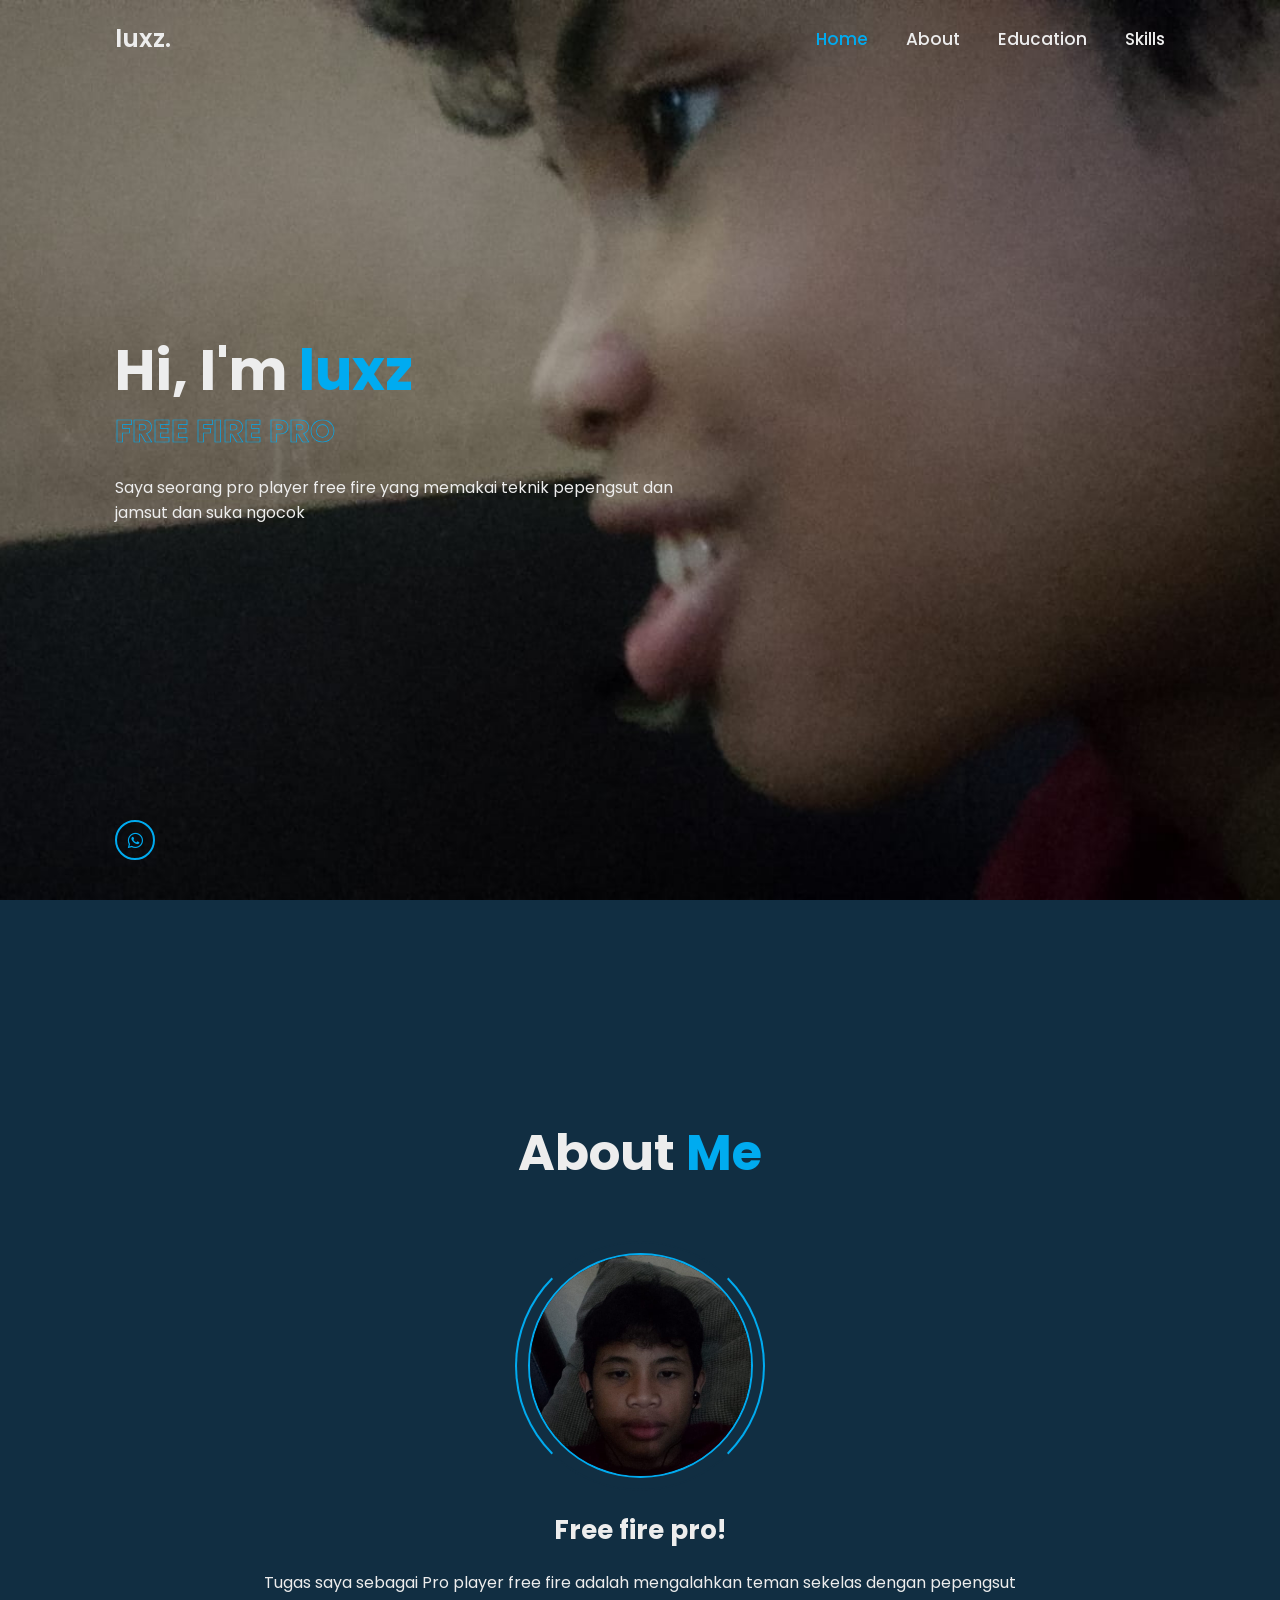
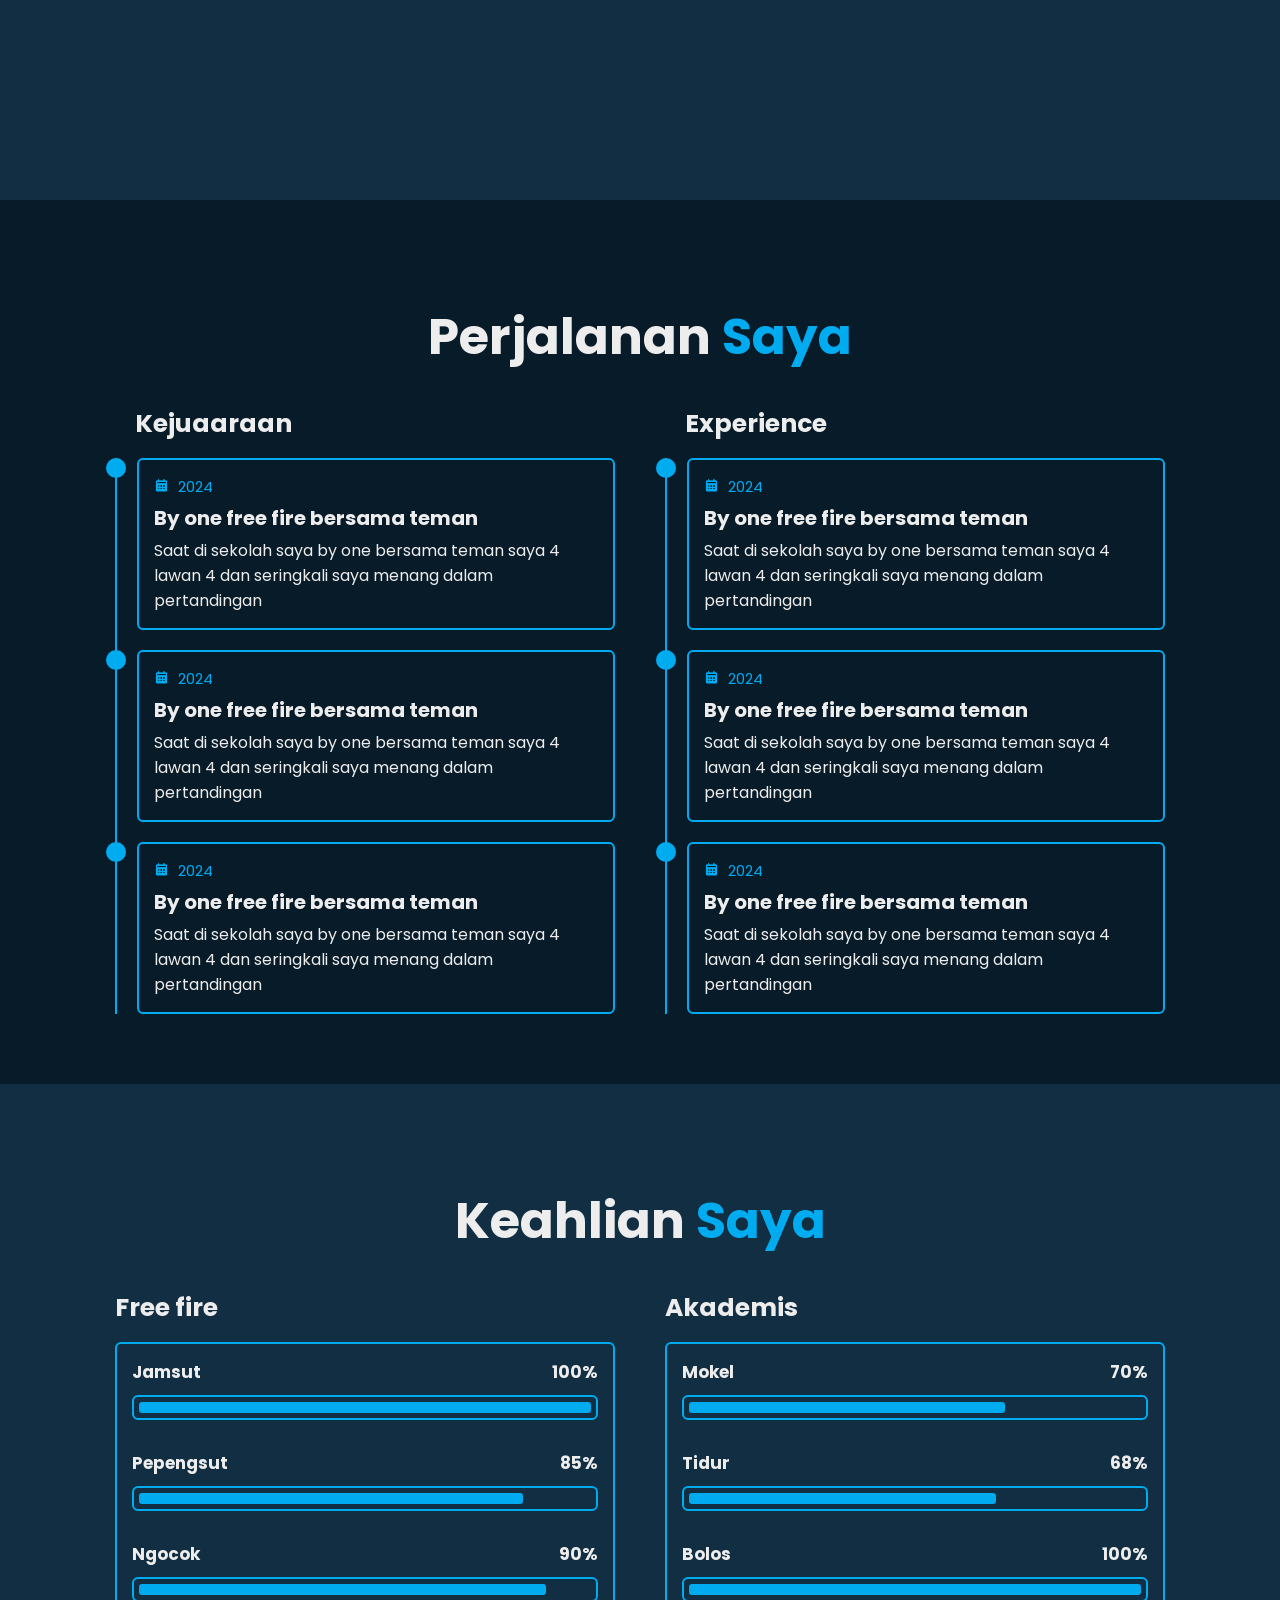
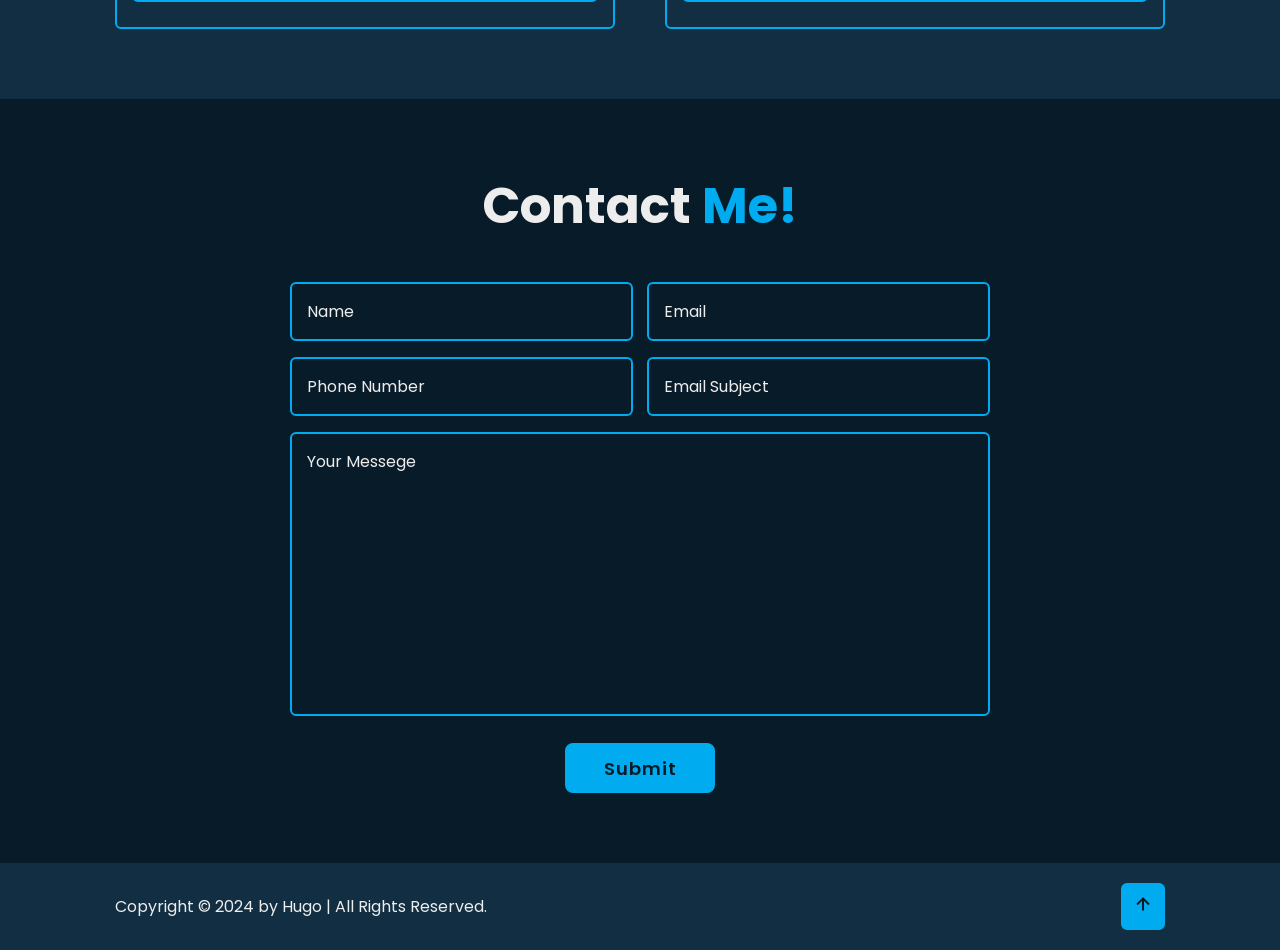
==== index.html @ 157b3de7 "first commit" ====
<!DOCTYPE html>
<html lang="en">

<head>
    <meta charset="UTF-8">
    <meta http-equiv="X-UA-Compatible" content="IE=edge">
    <meta name="viewport" content="width=device-width, initial-scale=1.0">
    <title>Portofolio saya</title>

    <link rel="stylesheet" href="style.css">

    <!-- box icons -->
    <link href='https://unpkg.com/boxicons@2.1.4/css/boxicons.min.css' rel='stylesheet'>
</head>

<body>
 
    <!-- header design -->
    <header class="header">
        <a href="#" class="logo">luxz.</a>
    
        <div class="bx bx-menu" id="menu-icon"></div>
    
        <nav class="navbar">
            <a href="#home" class="active">Home</a>
            <a href="#about">About</a>
            <a href="#education">Education</a>
            <a href="#skills">Skills</a>
        
            <!-- <a href="#contact">Contact</a> -->
        </nav>
     </header>
    <!-- home section design -->
     <section class="home" id="home">
        <div class="home-content">
            <h1>Hi, I'm <span>luxz</span></h1>
            <div class="text-animate">
                <h3>FREE FIRE PRO</h3>
            </div>
            <p>Saya seorang pro player free fire yang memakai teknik pepengsut dan jamsut dan suka ngocok</p>

            <!-- <div class="btn-box">
                <a href="#" class="btn">Hire Me</a>
                <a href="#" class="btn">Let's Talk</a> 
            </div>    -->
            </div>
            <div class="home-sci">
                <a href=""><i class='bx bxl-whatsapp'></i></a>
            </div>

           <!-- <div class="home-imgHover"></div> -->
     </section>
    <!-- about section design -->
    <section class="about" id="about">
        <h2 class="heading">About <span>Me</span></h2>

        <div class="about-img">
            <img src="about.jpg" alt="">
            <span class="circle-spin"></span>
        </div>
        <div class="about-content">
            <h3>Free fire pro!</h3>
            <p>Tugas saya sebagai Pro player free fire adalah mengalahkan teman sekelas dengan pepengsut</p>
                 
                 <!-- <div class="btn-box btns">
                    <a href="" class="btn">Read More</a>
                 </div> -->

        </div>
    </section>
    <!-- education section design -->
    <section class="education" id="education">
        <h2 class="heading">Perjalanan <span>Saya</span></h2>

        <div class="education-row">
            <div class="education-column">
                <h3 class="title">Kejuaaraan</h3>
                <div class="education-box">

                    <div class="education-content">
                        <div class="content">
                            <div class="year">
                                <i class='bx bxs-calendar'></i>
                                2024</div>
                            <h3>By one free fire bersama teman</h3>
                            <p>Saat di sekolah saya by one bersama teman saya 4 lawan 4 dan seringkali saya menang dalam pertandingan
                            </p>
                        </div>
                    </div>

                    <div class="education-content">
                        <div class="content">
                            <div class="year">
                                <i class='bx bxs-calendar'></i>
                                2024</div>
                            <h3>By one free fire bersama teman</h3>
                            <p>Saat di sekolah saya by one bersama teman saya 4 lawan 4 dan seringkali saya menang dalam pertandingan
                            </p>
                        </div>
                    </div>

                    <div class="education-content">
                        <div class="content">
                            <div class="year">
                                <i class='bx bxs-calendar'></i>
                                2024</div>
                            <h3>By one free fire bersama teman</h3>
                            <p>Saat di sekolah saya by one bersama teman saya 4 lawan 4 dan seringkali saya menang dalam pertandingan
                            </p>
                        </div>
                    </div>
                </div>
            </div>

            <div class="education-column">
                <h3 class="title">Experience</h3>

                <div class="education-box">
                    <div class="education-content">
                        <div class="content">
                            <div class="year">
                                <i class='bx bxs-calendar'></i>
                                2024</div>
                            <h3>By one free fire bersama teman</h3>
                            <p>Saat di sekolah saya by one bersama teman saya 4 lawan 4 dan seringkali saya menang dalam pertandingan
                            </p>
                        </div>
                    </div>

                    <div class="education-content">
                        <div class="content">
                            <div class="year">
                                <i class='bx bxs-calendar'></i>
                                2024</div>
                            <h3>By one free fire bersama teman</h3>
                            <p>Saat di sekolah saya by one bersama teman saya 4 lawan 4 dan seringkali saya menang dalam pertandingan
                            </p>
                        </div>
                    </div>

                    <div class="education-content">
                        <div class="content">
                            <div class="year">
                                <i class='bx bxs-calendar'></i>
                                2024</div>
                            <h3>By one free fire bersama teman</h3>
                            <p>Saat di sekolah saya by one bersama teman saya 4 lawan 4 dan seringkali saya menang dalam pertandingan
                            </p>
                        </div>
                    </div>
                </div>
             </div>

        </div>
    </section>
    <!-- skills section design -->
    <section class="skills" id="skills">
        <h2 class="heading">Keahlian <span>Saya</span></h2>

        <div class="skills-row">
            <div class="skills-column">
                <h3 class="title">Free fire</h3>

                <div class="skills-box">
                    <div class="skills-content">
                        <div class="progress">
                            <h3>Jamsut <span>100%</span></h3>
                            <div class="bar"><span></span></div>
                        </div>

                        <div class="progress">
                            <h3>Pepengsut <span>85%</span></h3>
                            <div class="bar"><span></span></div>
                        </div>

                        <div class="progress">
                            <h3>Ngocok <span>90%</span></h3>
                            <div class="bar"><span></span></div>
                        </div>
                    </div>
                </div>
            </div>

            <div class="skills-column">
                <h3 class="title">Akademis</h3>

                <div class="skills-box">
                    <div class="skills-content">
                        <div class="progress">
                            <h3>Mokel <span>70%</span></h3>
                            <div class="bar"><span></span></div>
                        </div>

                        <div class="progress">
                            <h3>Tidur <span>68%</span></h3>
                            <div class="bar"><span></span></div>
                        </div>

                        <div class="progress">
                            <h3>Bolos <span>100%</span></h3>
                            <div class="bar"><span></span></div>
                        </div>
                    </div>
                </div>
            </div>

        </div>
    </section>
    <!-- contact section design smntra nonaktif -->
     <section class="contact" id="contact">
        <h2 class="heading">Contact <span>Me!</span></h2>
        <form action="#">
            <div class="input-box">
                <div class="input-field">
                    <input type="text" placeholder="Name" required>
                    <span class="focus"></span>
                </div>

                <div class="input-field">
                    <input type="email" placeholder="Email" required>
                    <span class="focus"></span>
                </div>
                </div>
                <div class="input-box">
                    <div class="input-field">
                        <input type="text" placeholder="Phone Number" required>
                        <span class="focus"></span>
                    </div>
    
                    <div class="input-field">
                        <input type="email" placeholder="Email Subject" required>
                        <span class="focus"></span>
                    </div>
            </div>

            <div class="textarea-field">
                <textarea name="" id="" cols="30" rows="10" placeholder="Your Messege" required></textarea>
               <span class="focus"></span> 
            </div>

            <div class="btn-box btns">
                <button type="submit" class="btn">Submit
                </button>
            </div>
        </form>
    </section> 
    <!-- footer design -->

        <footer class="footer">
            <div class="footer-text">
                <p>Copyright &copy; 2024 by Hugo | All Rights Reserved.</p>
            </div>

            <div class="footer-iconTop">
                <a href="#home"><i class='bx bx-up-arrow-alt'></i></a>
            </div>
        </footer>
    <script>
        
    </script>
</body>

</html>
---- style.css ----
@import url('https://fonts.googleapis.com/css2?family=Poppins:wght@300;400;500;600;700;800;900&display=swap');

* {
    margin: 0;
    padding: 0;
    box-sizing: border-box;
    text-decoration: none;
    border: none;
    outline: none;
    scroll-behavior: smooth;
    font-family: 'Poppins', sans-serif;
}

:root{
    --bg-color: #081b29;
    --second-bg-color: #112e42;
    --text-color: #ededed;
    --main-color: #00abf0;
}

html{
    font-size: 62.5%;
    overflow-x: hidden;
}

body{
    background: var(--bg-color);
    color: var(--text-color);
}

header{
    position: fixed;
    top: 0;
    width: 100%;
    left: 0;
    padding: 2rem 9%;
    background: transparent;
    display: flex;
    justify-content: space-between;
    align-items: center;
    z-index: 100;
}

.logo{
    font-size: 2.5rem;
    color: var(--text-color);
    font-weight: 600;
}

.navbar a{
    font-size: 1.7rem;
    color: var(--text-color);
    font-weight: 500;
    margin-left: 3.5rem;
    transition: .3s;
}

.navbar a:hover,
.navbar a.active{
    color: var(--main-color);
}

@media screen and (max-width: 600px) {
  .topnav a:not(:first-child) {display: none;}
  .topnav a.icon {
    float: right;
    display: block;
  }
}

@media screen and (max-width: 600px) {
  .topnav.responsive {position: relative;}
  .topnav.responsive a.icon {
    position: absolute;
    right: 0;
    top: 0;
  }
  .topnav.responsive a {
    float: none;
    display: block;
    text-align: left;
  }
}

#menu-icon{
    font-size: 3.6rem;
    color: var(--text-color);
    cursor: pointer;
    display: none;
}

section{
    min-height: 100vh;
    padding: 10rem 9% 2rem;
}

.home{
    display: flex;
    align-items: center;
    padding: 0 9%;
    background: url('home.jpg') no-repeat;
    background-size: cover;
    background-position: center;
}

.home-content{
    max-width: 60rem;
}

.home-content h1{
    font-size: 5.6rem;
    font-weight: 700;
    line-height: 1.3;
}

.home-content .text-animate{
    position: relative;
    width: 32.8rem;
}

.home-content .text-animate h3{
    font-size: 3.2rem;
    font-weight: 700;
    color: transparent;
    -webkit-text-stroke: .7px var(--main-color);
}

.home-content p{
    font-size: 1.6rem;
    margin: 2rem 0 4rem;
}

.btn-box{
    position: relative;
    display: flex;
    justify-content: space-between;
    width: 34.5rem;
    height: 5rem;
}

.btn-box .btn{
    position: relative;
    display: inline-flex;
    justify-content: center;
    align-items: center;
    width: 15rem;
    height: 100%;
    background: var(--main-color);
    border: .2rem solid var(--main-color);
    border-radius: .8rem;
    font-size: 1.8rem;
    font-weight: 600;
    letter-spacing: .1rem;
    color: var(--bg-color);
    z-index: 1;
    overflow: hidden;
    transition: .5s;
}

.btn-box .btn:hover{
    color: var(--main-color);
}

.btn-box .btn:nth-child(2){
    background: transparent;
    color: var(--main-color);
}

.btn-box .btn:nth-child(2):hover{
    color: var(--bg-color);
}

.btn-box .btn:nth-child(2)::before{
    background: var(--main-color);
}

.btn-box .btn::before{
    content: '';
    position: absolute;
    top: 0;
    left: 0;
    width: 0;
    height: 100%;
    background: var(--bg-color);
    z-index: -1;
    transition: .5s;
}

.btn-box .btn:hover::before{
    width: 100%;
}

.home-sci{
    position: absolute;
    bottom: 4rem;
    width: 170px;
    display: flex;
    justify-content: space-between;
}

.home-sci a{
    position: relative;
    display: inline-flex;
    justify-content: center;
    align-items: center;
    width: 40px;
    height: 40px;
    background: transparent;
    border: .2rem solid var(--main-color);
    border-radius: 50%;
    font-size: 20px;
    color: var(--main-color);
    z-index: 1;
    overflow: hidden;
}

.home-sci a:hover{
    color: var(--bg-color);
}

.home-sci a::before{
    content: '';
    position: absolute;
    top: 0;
    left: 0;
    width: 0;
    height: 100%;
    background: var(--main-color);
    z-index: -1;
    transition: .5s;
}

.home-sci a:hover::before{
    width: 100%;
}

.home-imgHover{
    position: absolute;
    top: 0;
    right: 0;
    width: 45%;
    height: 100%;
    background: transparent;
    transition: 3s;
}

.home-imgHover:hover{
    background: var(--bg-color);
    opacity: .8;
}

.about{
    display: flex;
    justify-content: center;
    align-items: center;
    flex-direction: column;
    gap: 2rem;
    background: var(--second-bg-color);
    padding-bottom: 6rem;
}

.heading{
    font-size: 5rem;
    margin-bottom: 3rem;
    text-align: center;
}

span{
    color: var(--main-color);
}

.about-img{
    position: relative;
    width: 25rem;
    height: 25rem;
    border-radius: 50%;
    display: flex;
    justify-content: center;
    align-items: center;
}

.about-img img{
    width: 90%;
    border-radius: 50%;
    border: .2rem solid var(--main-color);
}

.about-img .circle-spin{
    position: absolute;
    top: 50%;
    left: 50%;
    transform: translate(-50%, -50%) rotate(0);
    width: 100%;
    height: 100%;
    border-radius: 50%;
    border-top: .2rem solid var(--second-bg-color);
    border-bottom: .2rem solid var(--second-bg-color);
    border-left: .2rem solid var(--main-color);
    border-right: .2rem solid var(--main-color);
}

.about-content{
    text-align: center;
}

.about-content h3{
    font-size: 2.6rem;
}

.about-content p{
    font-size: 1.6rem;
    margin: 2rem 0 3rem;
}

.btn-box.btns{
    display: inline-block;
    width: 15rem;
}

.btn-box.btns a::before{
    background: var(--second-bg-color);
}

.education{
    display: flex;
    justify-content: center;
    align-items: center;
    flex-direction: column;
    min-height: auto;
    padding-bottom: 5rem;
}

.education .education-row{
    display: flex;
    flex-wrap: wrap;
    gap: 5rem;
}

.education-row .education-column{
    flex: 1 1 40rem;    
}

.education-column .title{
    font-size: 2.5rem;
    margin: 0 0 1.5rem 2rem;
}

.education-column .education-box{
    border-left: .2rem solid var(--main-color);
}

.education-box .education-content{
    position: relative;
    padding-left: 2rem;
}

.education-box .education-content::before{
    content: '';
    position: absolute;
    top: 0;
    left: -1.1rem;
    width: 2rem;
    height: 2rem;
    background: var(--main-color);
    border-radius: 50%;
}

.education-content .content{
    position: relative;
    padding: 1.5rem;
    border: .2rem solid var(--main-color);
    border-radius: .6rem;
    margin-bottom: 2rem;
    overflow: hidden;
}

.education-content .content::before{
    content: '';
    position: absolute;
    top: 0;
    left: 0;
    width: 0;
    height: 100%;
    background: var(--second-bg-color);
    z-index: -1;
    transition: .5s;
}

.education-content .content:hover::before{
    width: 100%;
}

.education-content .content .year{
    font-size: 1.5rem;
    color: var(--main-color);
    padding-bottom: .5rem;
}

.education-content .content .year i {
    padding-right: .5rem;
}

.education-content .content h3{
    font-size: 2rem;
}

.education-content .content p{
    font-size: 1.6rem;
    padding-top: .5rem;
}

.skills{
    min-height: auto;
    padding-bottom: 7rem;
    background: var(--second-bg-color);
}

.skills .skills-row{
    display: flex;
    flex-wrap: wrap;
    gap: 5rem;
}

.skills-row .skills-column{
    flex: 1 1 40rem;
}

.skills-column .title{
    font-size: 2.5rem;
    margin: 0 0 1.5rem;
}

.skills-box .skills-content{
    position: relative;
    border: .2rem solid var(--main-color);
    border-radius: .6rem;
    padding: .5rem 1.5rem;
    z-index: 1;
    overflow: hidden;
}

.skills-box .skills-content::before{
    content: '';
    position: absolute;
    top: 0;
    left: 0;
    width: 0;
    height: 100%;
    background: var(--bg-color);
    z-index: -1;
    transition: .5s;
}

.skills-box .skills-content:hover::before{
    width: 100%;
}

.skills-content .progress{
    padding: 1rem 0;
}

.skills-content h3{
    font-size: 1.7rem;
    display: flex;
    justify-content: space-between;
}

.skills-content .progress h3 span{
    color: var(--text-color);
}

.skills-content .progress .bar{
    height: 2.5rem;
    border-radius: .6rem;
    border: .2rem solid var(--main-color);
    padding: .5rem;
    margin: 1rem 0;
}

.skills-content .progress .bar span{
    display: block;
    height: 100%;
    border-radius: .3rem;
    background: var(--main-color);
}

.skills-column:nth-child(1) .skills-content .progress:nth-child(1) .bar span{
    width: 100%;
}
.skills-column:nth-child(1) .skills-content .progress:nth-child(2) .bar span{
    width: 85%;
}
.skills-column:nth-child(1) .skills-content .progress:nth-child(3) .bar span{
    width: 90%;
}
.skills-column:nth-child(2) .skills-content .progress:nth-child(1) .bar span{
    width: 70%;
}
.skills-column:nth-child(2) .skills-content .progress:nth-child(2) .bar span{
    width: 68%;
}
.skills-column:nth-child(2) .skills-content .progress:nth-child(3) .bar span{
    width: 100%;
}

.contact{
    min-height: auto;
    padding: 7rem;
}

.contact form{
    max-width: 70rem;
    margin: 0 auto;
    text-align: center;
}

.contact form .input-box{
    position: relative;
    display: flex;
    justify-content: space-between;
    flex-wrap: wrap;
}

.contact form .input-box .input-field{
    position: relative;
    width: 49%;
    margin: .8rem 0;
}

.contact form .input-box .input-field input,
.contact form .textarea-field textarea{
    width: 100%;
    height: 100%;
    padding: 1.5rem;
    font-size: 1.6rem;
    color: var(--text-color);
    background: transparent;
    border-radius: .6rem;
    border: .2rem solid var(--main-color);
}

.contact form .input-box .input-field input::placeholder,
.contact form .textarea-field textarea::placeholder{
    color: var(--text-color);
}

.contact form .focus{
    position: absolute;
    top: 0;
    left: 0;
    width: 0;
    height: 100%;
    background: var(--second-bg-color);
    border-radius: .6rem;
    z-index: -1;
    transition: .5s;
}

.contact form .input-box .input-field input:focus~.focus,
.contact form .input-box .input-field input:valid~.focus,
.contact form .textarea-field textarea:focus~.focus,
.contact form .textarea-field textarea:valid~.focus{
    width: 100%;
}

.contact form .textarea-field{
    position: relative;
    margin: .8rem 0 2.7rem;
    display: flex;
}

.contact form .textarea-field textarea{
    resize: none;
}

.contact form .btn-box.btns .btn{
    cursor: pointer;
}

.footer{
    display: flex;
    justify-content: space-between;
    align-items: center;
    flex-wrap: wrap;
    padding: 2rem 9%;
    background: var(--second-bg-color);
}

.footer-text p{
    font-size: 1.6rem;
}

.footer-iconTop{
    position: relative;
    display: inline-flex;
    justify-content: center;
    align-items: center;
    padding: .8rem;
    background: var(--main-color);
    border: .2rem solid var(--main-color);
    border-radius: .6rem;
}

.footer-iconTop a i{
    font-size: 2.4rem;
    color: var(--bg-color);
}
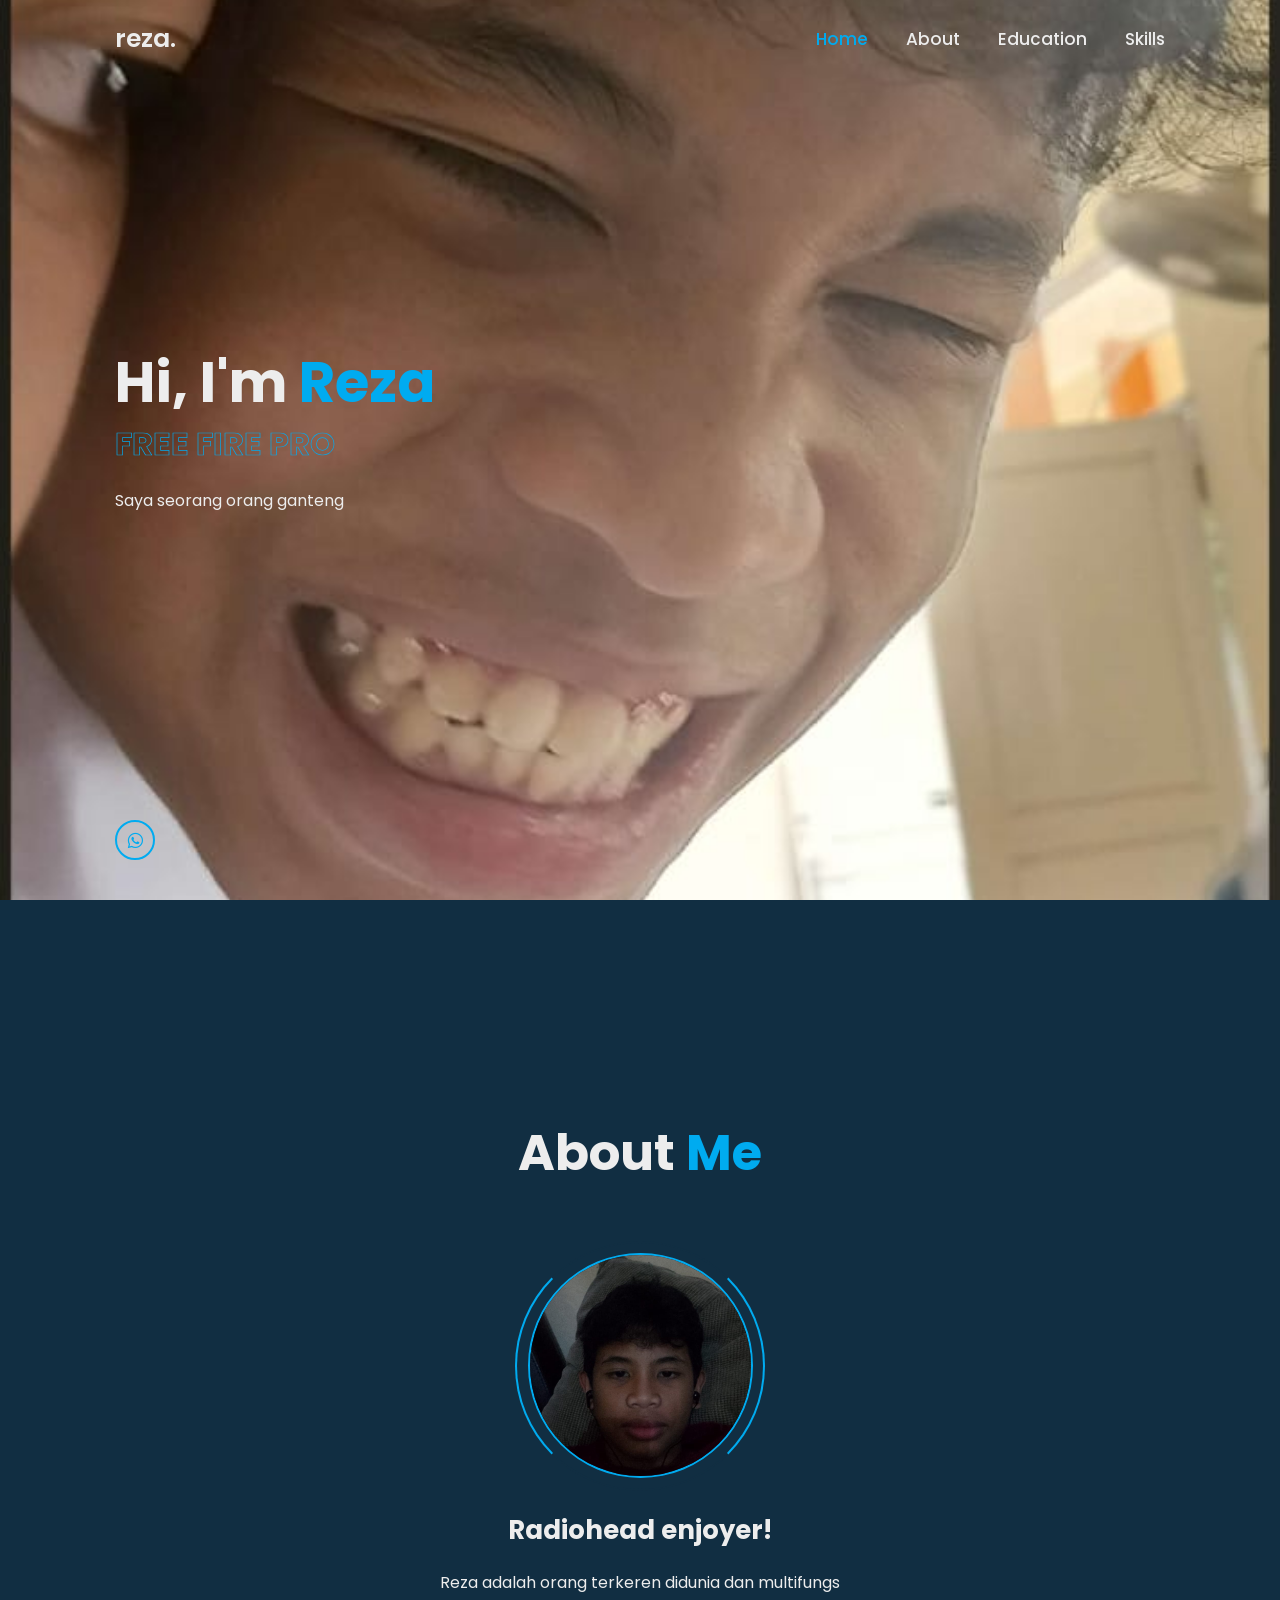
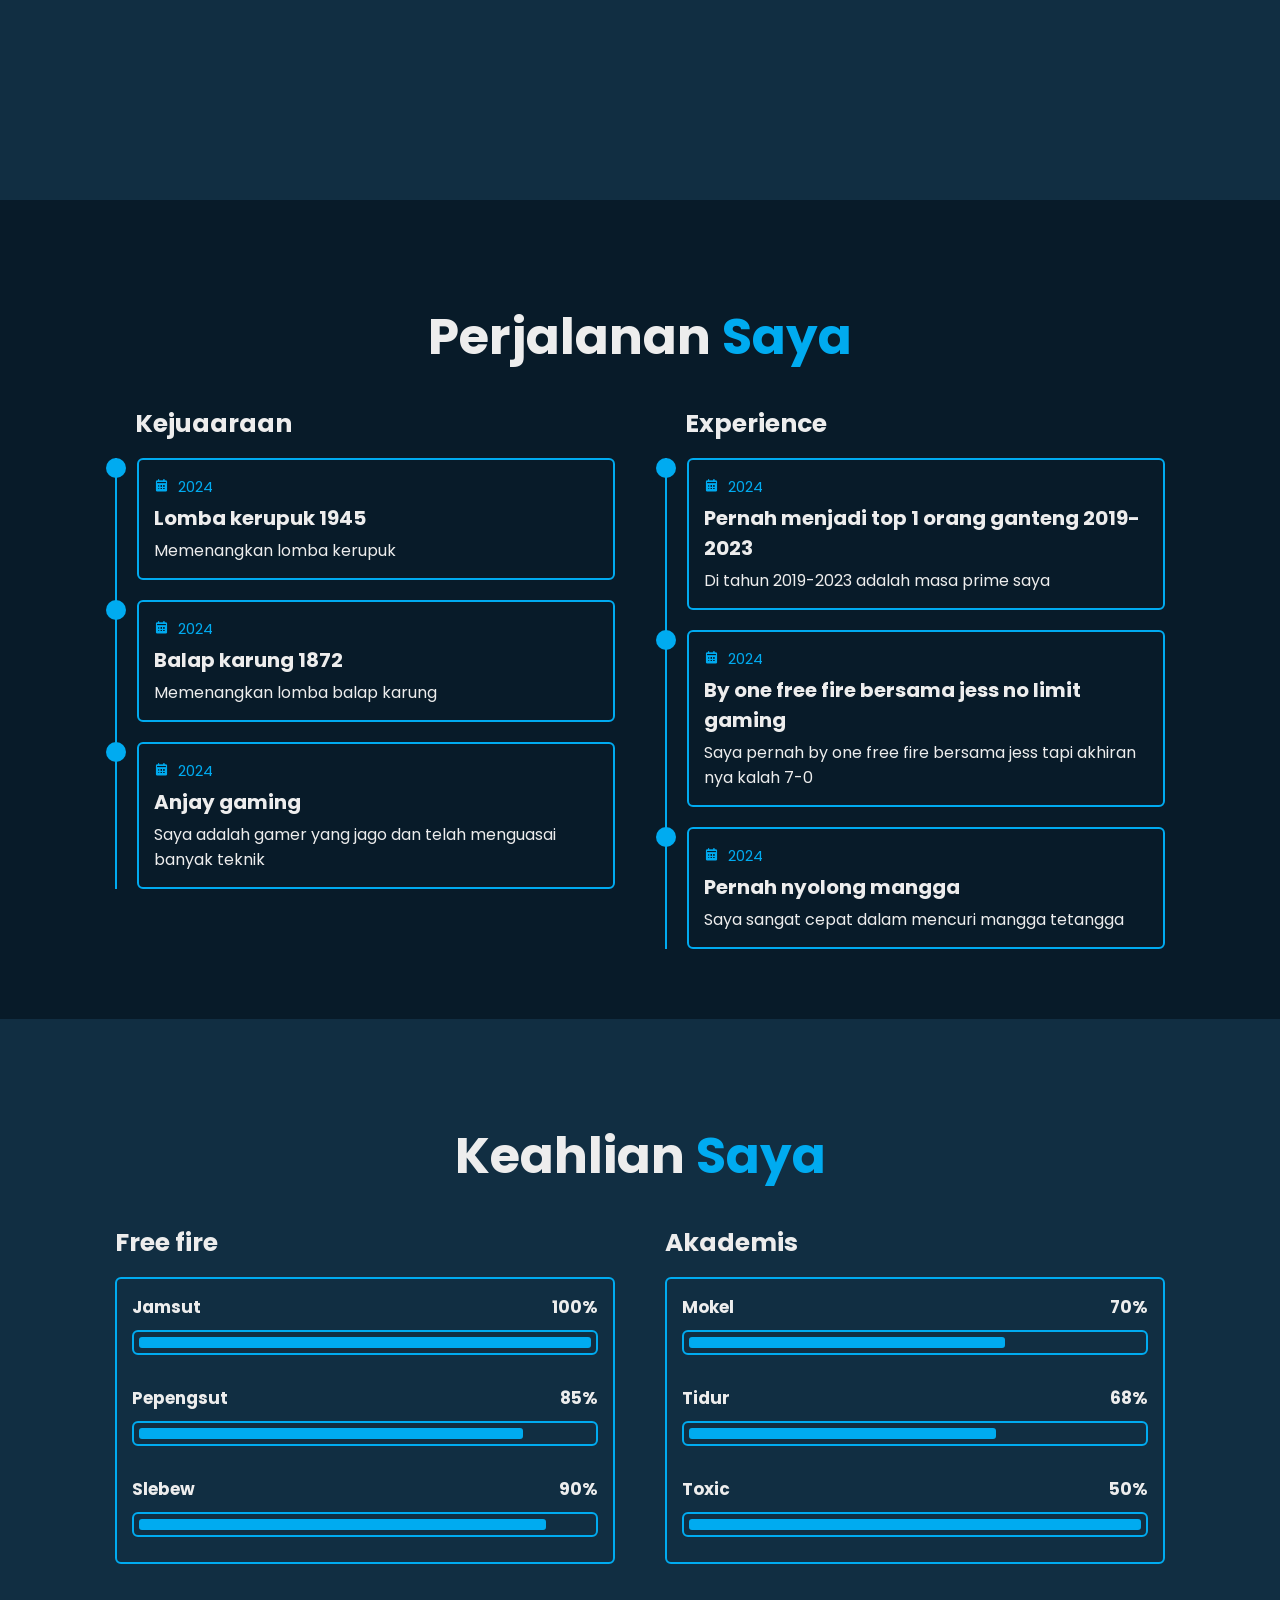
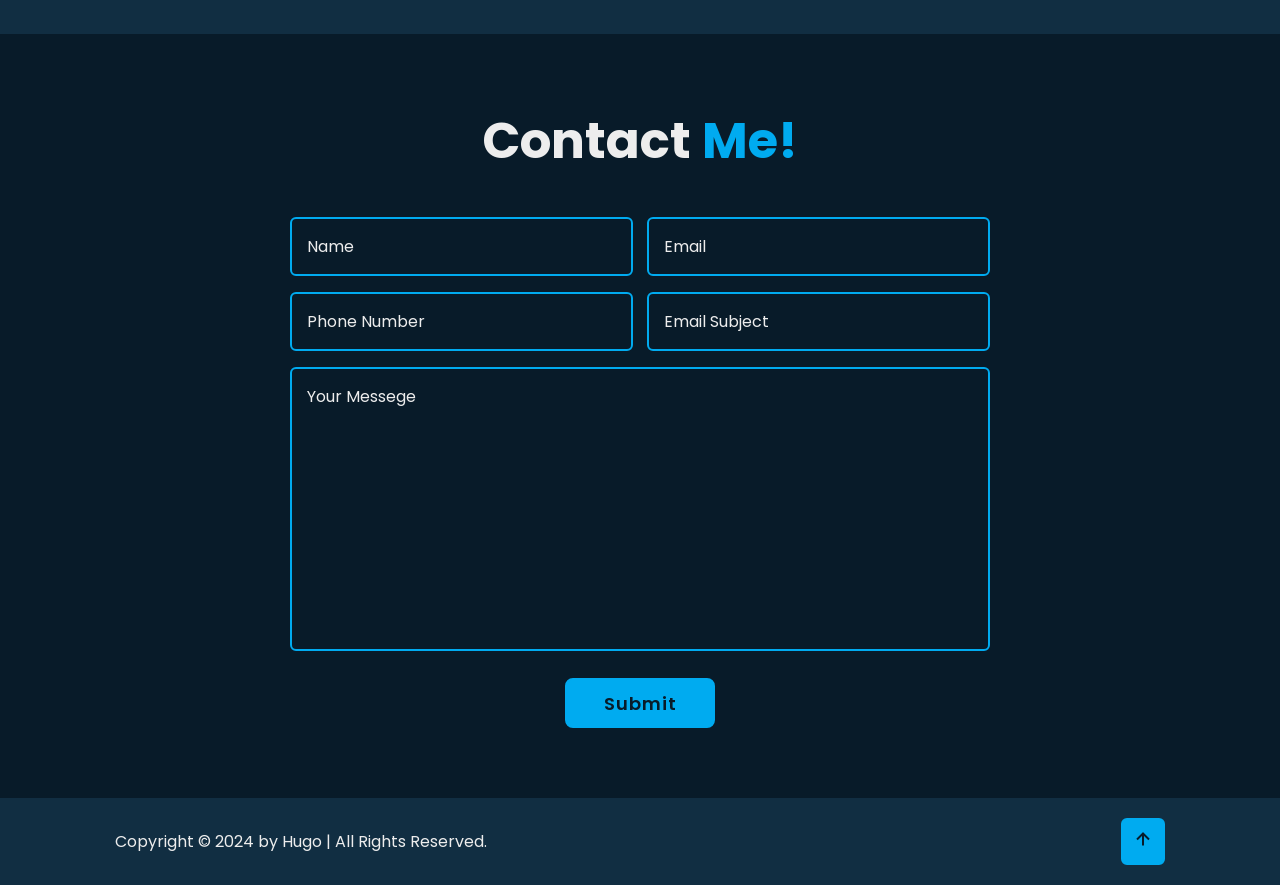
==== commit ef35bb2f: "Update index.html" ====
--- a/index.html
+++ b/index.html
@@ -5,7 +5,7 @@
     <meta charset="UTF-8">
     <meta http-equiv="X-UA-Compatible" content="IE=edge">
     <meta name="viewport" content="width=device-width, initial-scale=1.0">
-    <title>Portofolio saya</title>
+    <title>Website Reza</title>
 
     <link rel="stylesheet" href="style.css">
 
@@ -17,7 +17,7 @@
  
     <!-- header design -->
     <header class="header">
-        <a href="#" class="logo">luxz.</a>
+        <a href="#" class="logo">reza.</a>
     
         <div class="bx bx-menu" id="menu-icon"></div>
     
@@ -33,11 +33,11 @@
     <!-- home section design -->
      <section class="home" id="home">
         <div class="home-content">
-            <h1>Hi, I'm <span>luxz</span></h1>
+            <h1>Hi, I'm <span>Reza</span></h1>
             <div class="text-animate">
                 <h3>FREE FIRE PRO</h3>
             </div>
-            <p>Saya seorang pro player free fire yang memakai teknik pepengsut dan jamsut dan suka ngocok</p>
+            <p>Saya seorang orang ganteng</p>
 
             <!-- <div class="btn-box">
                 <a href="#" class="btn">Hire Me</a>
@@ -59,8 +59,8 @@
             <span class="circle-spin"></span>
         </div>
         <div class="about-content">
-            <h3>Free fire pro!</h3>
-            <p>Tugas saya sebagai Pro player free fire adalah mengalahkan teman sekelas dengan pepengsut</p>
+            <h3>Radiohead enjoyer!</h3>
+            <p>Reza adalah orang terkeren didunia dan multifungs</p>
                  
                  <!-- <div class="btn-box btns">
                     <a href="" class="btn">Read More</a>
@@ -82,30 +82,30 @@
                             <div class="year">
                                 <i class='bx bxs-calendar'></i>
                                 2024</div>
-                            <h3>By one free fire bersama teman</h3>
-                            <p>Saat di sekolah saya by one bersama teman saya 4 lawan 4 dan seringkali saya menang dalam pertandingan
-                            </p>
-                        </div>
-                    </div>
-
-                    <div class="education-content">
-                        <div class="content">
-                            <div class="year">
-                                <i class='bx bxs-calendar'></i>
-                                2024</div>
-                            <h3>By one free fire bersama teman</h3>
-                            <p>Saat di sekolah saya by one bersama teman saya 4 lawan 4 dan seringkali saya menang dalam pertandingan
-                            </p>
-                        </div>
-                    </div>
-
-                    <div class="education-content">
-                        <div class="content">
-                            <div class="year">
-                                <i class='bx bxs-calendar'></i>
-                                2024</div>
-                            <h3>By one free fire bersama teman</h3>
-                            <p>Saat di sekolah saya by one bersama teman saya 4 lawan 4 dan seringkali saya menang dalam pertandingan
+                            <h3>Lomba kerupuk 1945</h3>
+                            <p>Memenangkan lomba kerupuk
+                            </p>
+                        </div>
+                    </div>
+
+                    <div class="education-content">
+                        <div class="content">
+                            <div class="year">
+                                <i class='bx bxs-calendar'></i>
+                                2024</div>
+                            <h3>Balap karung 1872</h3>
+                            <p>Memenangkan lomba balap karung
+                            </p>
+                        </div>
+                    </div>
+
+                    <div class="education-content">
+                        <div class="content">
+                            <div class="year">
+                                <i class='bx bxs-calendar'></i>
+                                2024</div>
+                            <h3>Anjay gaming</h3>
+                            <p>Saya adalah gamer yang jago dan telah menguasai banyak teknik
                             </p>
                         </div>
                     </div>
@@ -121,30 +121,30 @@
                             <div class="year">
                                 <i class='bx bxs-calendar'></i>
                                 2024</div>
-                            <h3>By one free fire bersama teman</h3>
-                            <p>Saat di sekolah saya by one bersama teman saya 4 lawan 4 dan seringkali saya menang dalam pertandingan
-                            </p>
-                        </div>
-                    </div>
-
-                    <div class="education-content">
-                        <div class="content">
-                            <div class="year">
-                                <i class='bx bxs-calendar'></i>
-                                2024</div>
-                            <h3>By one free fire bersama teman</h3>
-                            <p>Saat di sekolah saya by one bersama teman saya 4 lawan 4 dan seringkali saya menang dalam pertandingan
-                            </p>
-                        </div>
-                    </div>
-
-                    <div class="education-content">
-                        <div class="content">
-                            <div class="year">
-                                <i class='bx bxs-calendar'></i>
-                                2024</div>
-                            <h3>By one free fire bersama teman</h3>
-                            <p>Saat di sekolah saya by one bersama teman saya 4 lawan 4 dan seringkali saya menang dalam pertandingan
+                            <h3>Pernah menjadi top 1 orang ganteng 2019-2023</h3>
+                            <p>Di tahun 2019-2023 adalah masa prime saya
+                            </p>
+                        </div>
+                    </div>
+
+                    <div class="education-content">
+                        <div class="content">
+                            <div class="year">
+                                <i class='bx bxs-calendar'></i>
+                                2024</div>
+                            <h3>By one free fire bersama jess no limit gaming</h3>
+                            <p>Saya pernah by one free fire bersama jess tapi akhiran nya kalah 7-0
+                            </p>
+                        </div>
+                    </div>
+
+                    <div class="education-content">
+                        <div class="content">
+                            <div class="year">
+                                <i class='bx bxs-calendar'></i>
+                                2024</div>
+                            <h3>Pernah nyolong mangga</h3>
+                            <p>Saya sangat cepat dalam mencuri mangga tetangga
                             </p>
                         </div>
                     </div>
@@ -174,7 +174,7 @@
                         </div>
 
                         <div class="progress">
-                            <h3>Ngocok <span>90%</span></h3>
+                            <h3>Slebew <span>90%</span></h3>
                             <div class="bar"><span></span></div>
                         </div>
                     </div>
@@ -197,7 +197,7 @@
                         </div>
 
                         <div class="progress">
-                            <h3>Bolos <span>100%</span></h3>
+                            <h3>Toxic <span>50%</span></h3>
                             <div class="bar"><span></span></div>
                         </div>
                     </div>
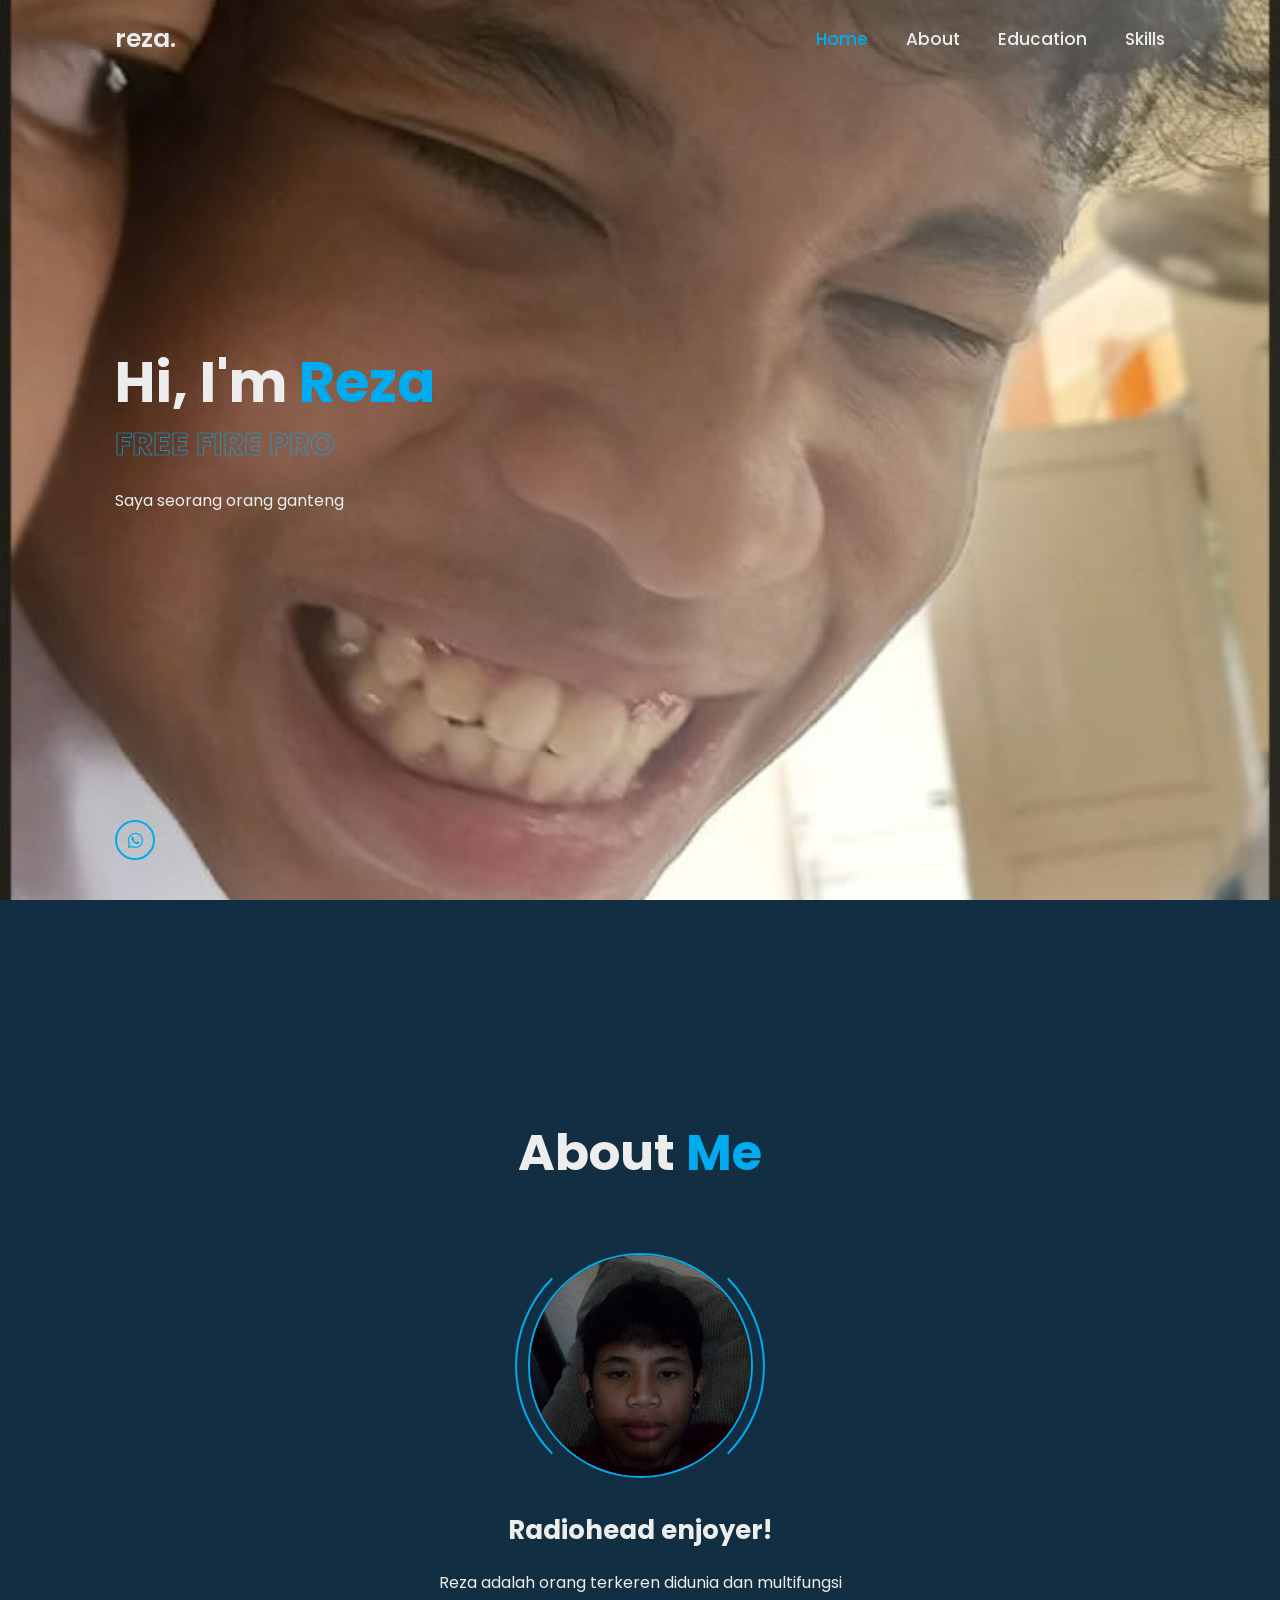
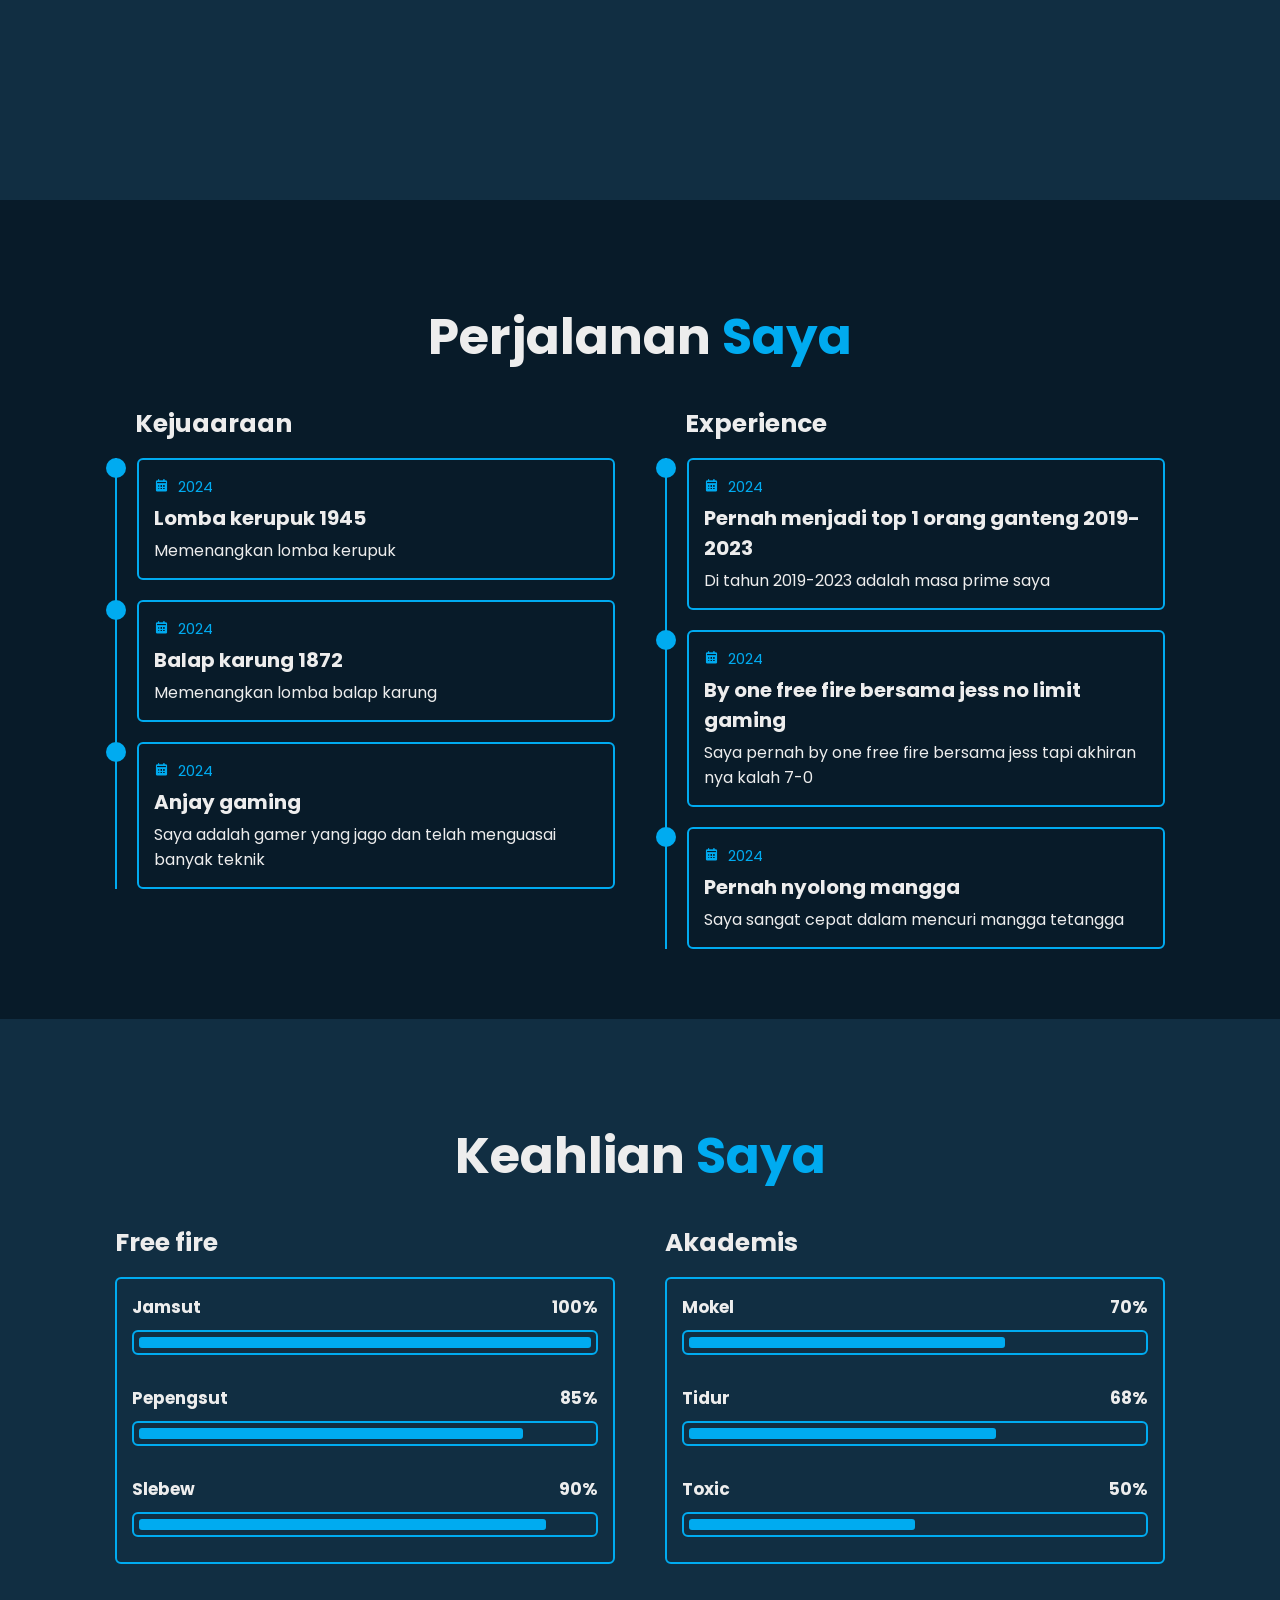
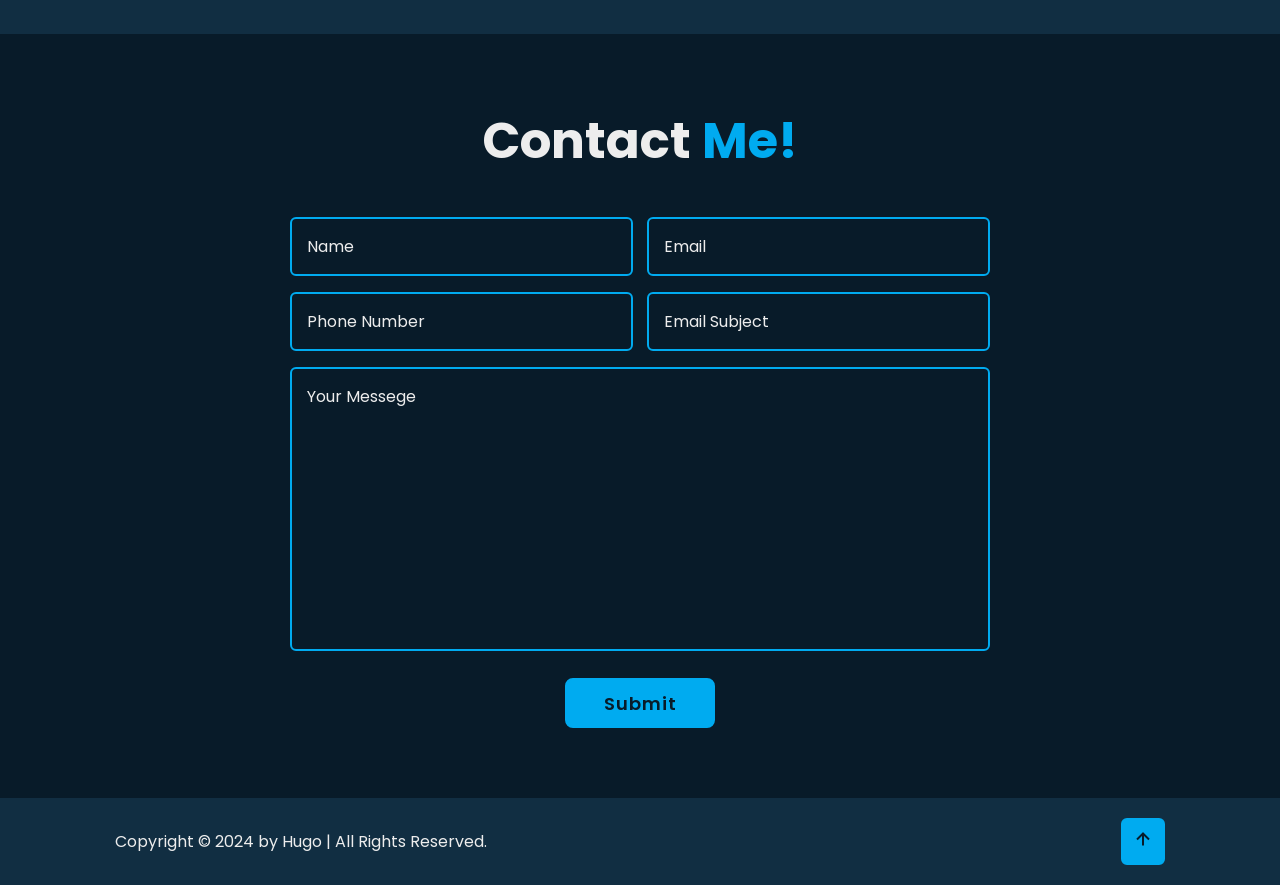
==== commit ff825b97: "Update index.html" ====
--- a/index.html
+++ b/index.html
@@ -60,7 +60,7 @@
         </div>
         <div class="about-content">
             <h3>Radiohead enjoyer!</h3>
-            <p>Reza adalah orang terkeren didunia dan multifungs</p>
+            <p>Reza adalah orang terkeren didunia dan multifungsi</p>
                  
                  <!-- <div class="btn-box btns">
                     <a href="" class="btn">Read More</a>
--- a/style.css
+++ b/style.css
@@ -500,7 +500,7 @@
     width: 68%;
 }
 .skills-column:nth-child(2) .skills-content .progress:nth-child(3) .bar span{
-    width: 100%;
+    width: 50%;
 }
 
 .contact{
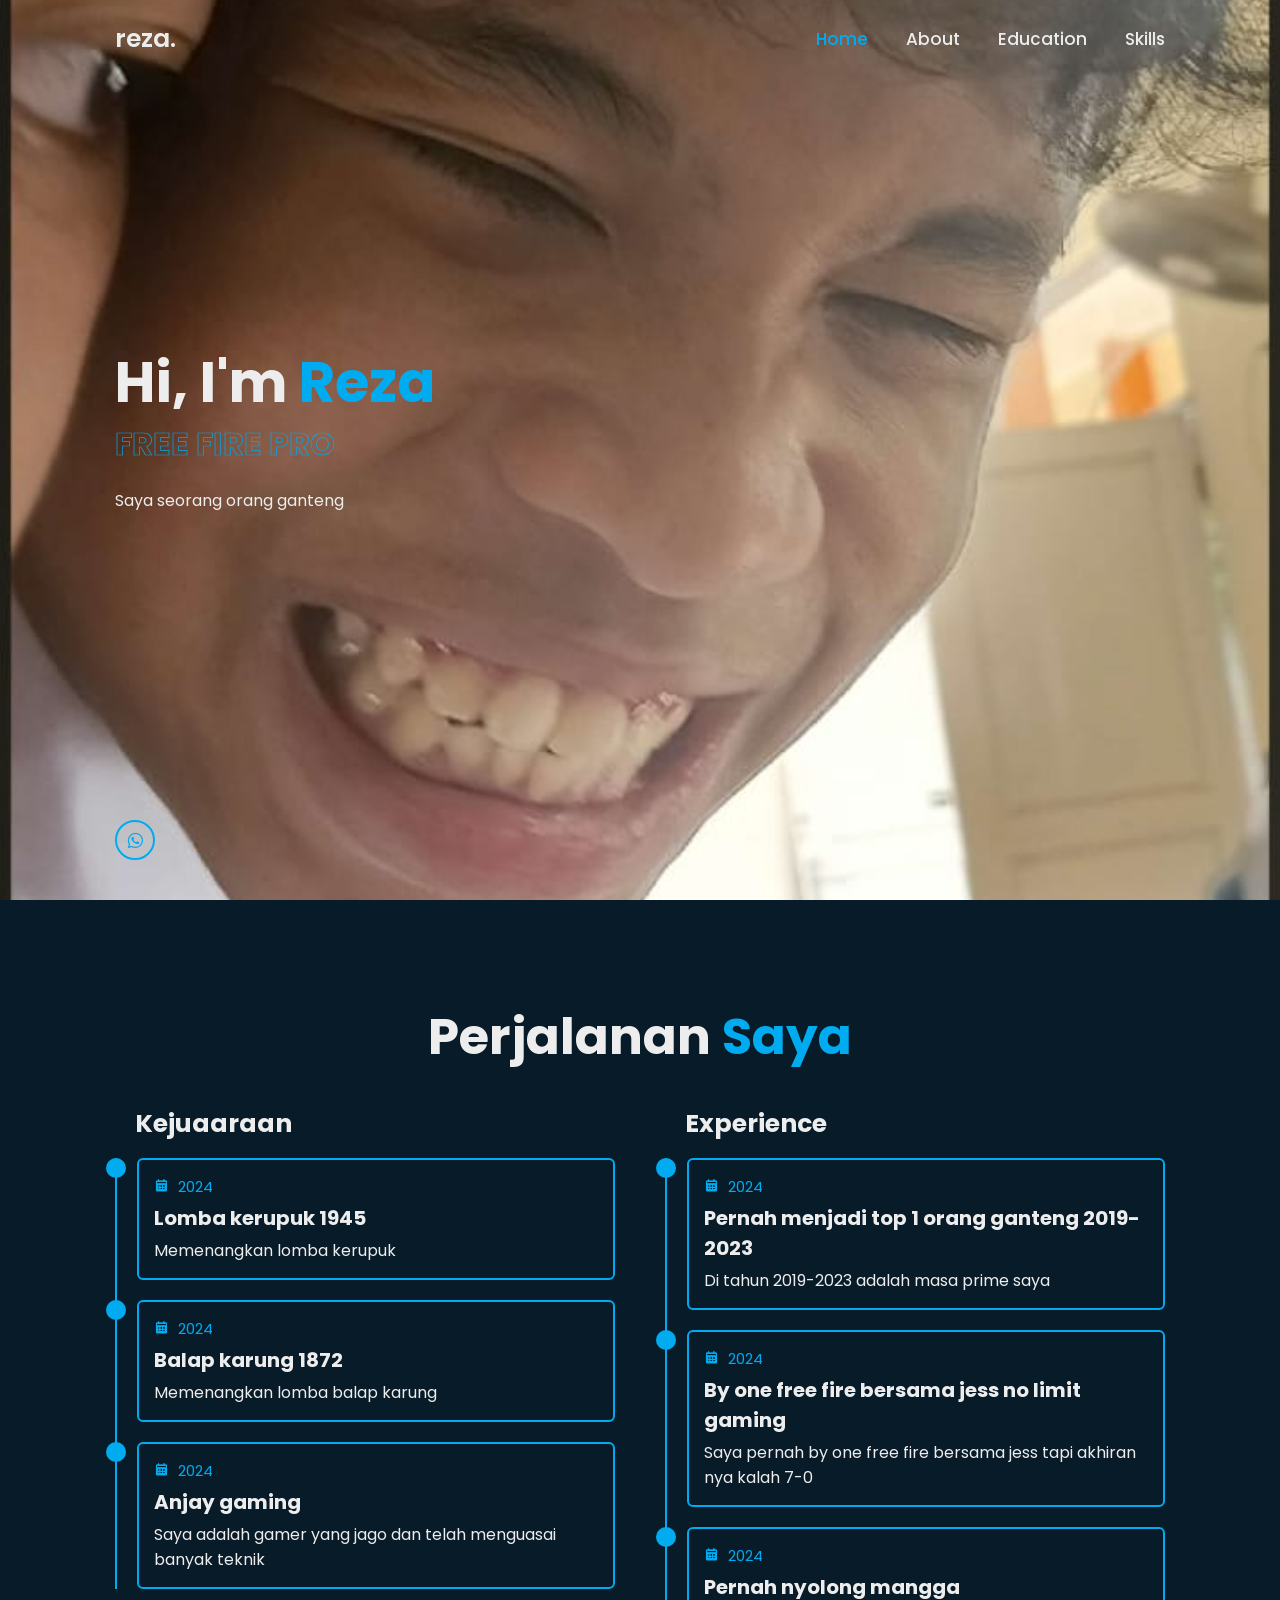
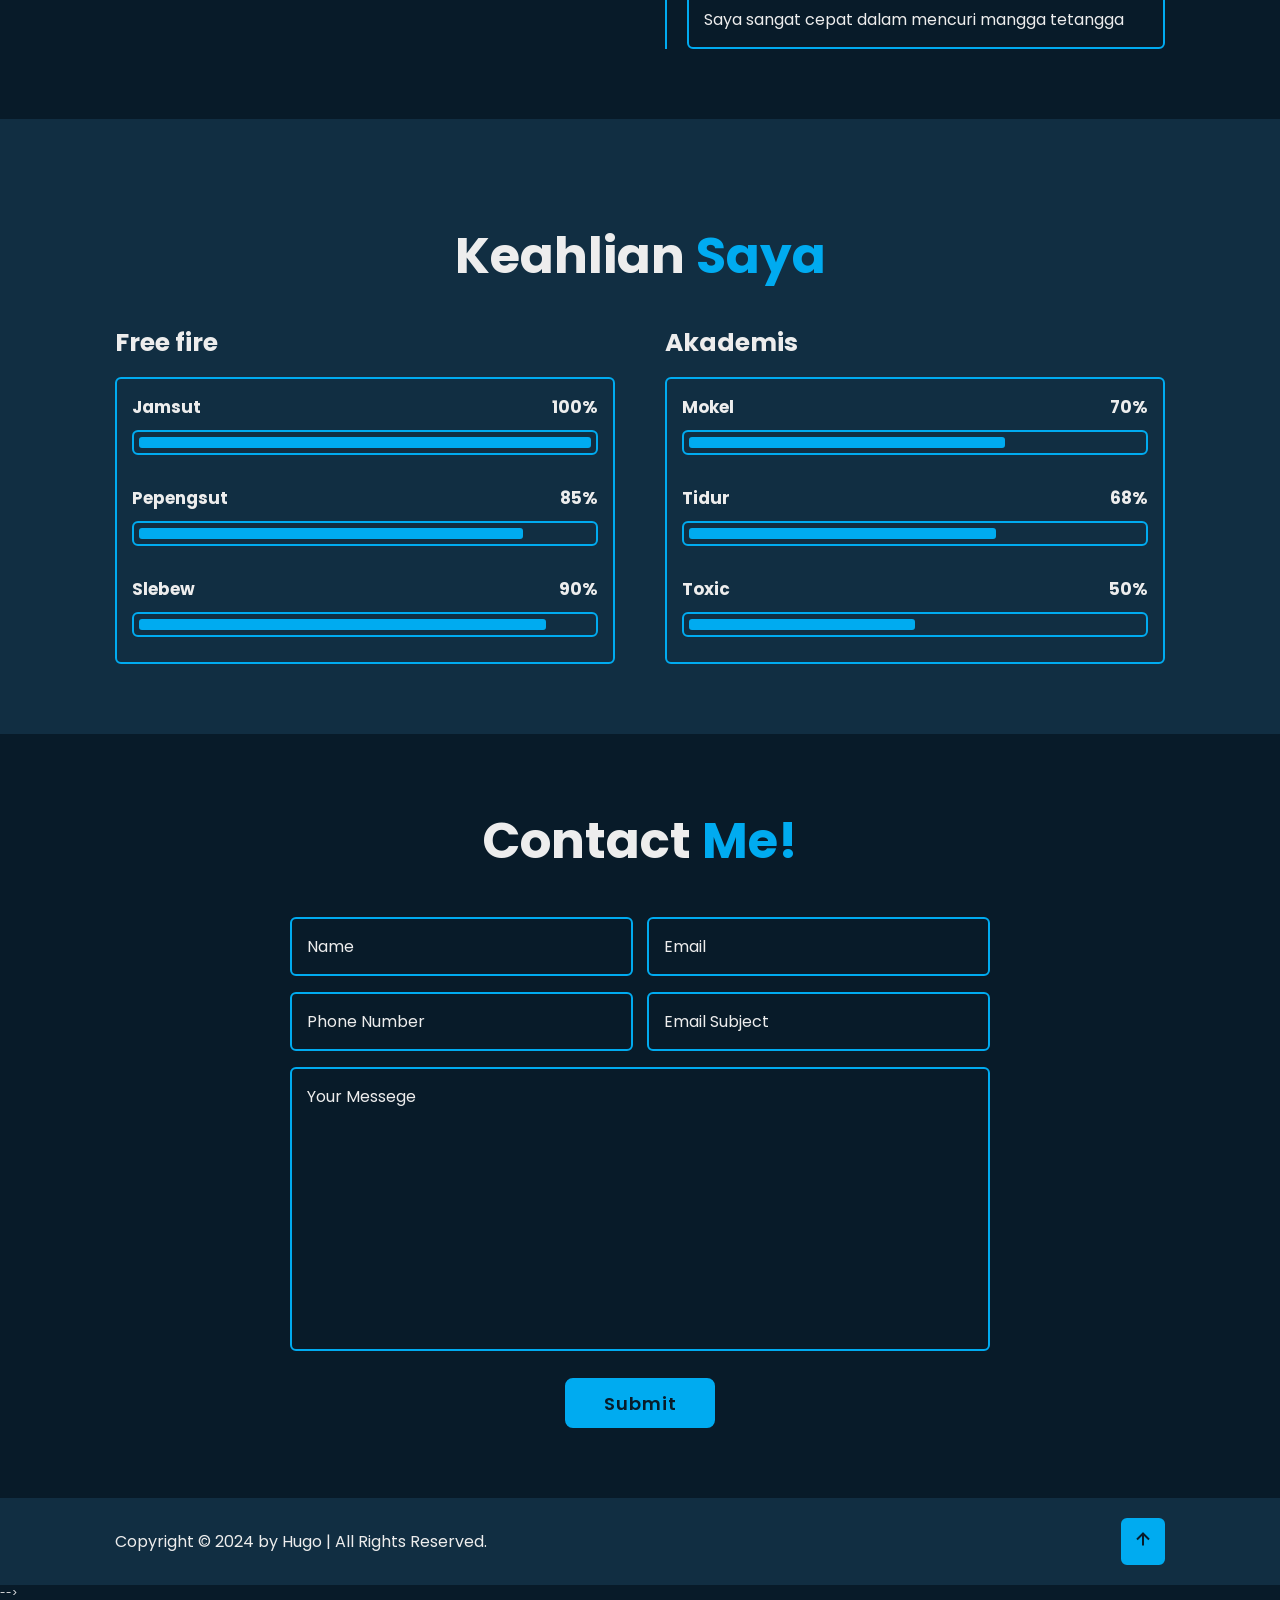
==== commit 122ba955: "Update index.html" ====
--- a/index.html
+++ b/index.html
@@ -51,7 +51,7 @@
            <!-- <div class="home-imgHover"></div> -->
      </section>
     <!-- about section design -->
-    <section class="about" id="about">
+<!--     <section class="about" id="about">
         <h2 class="heading">About <span>Me</span></h2>
 
         <div class="about-img">
@@ -257,7 +257,7 @@
         </footer>
     <script>
         
-    </script>
+    </script> -->
 </body>
 
 </html>
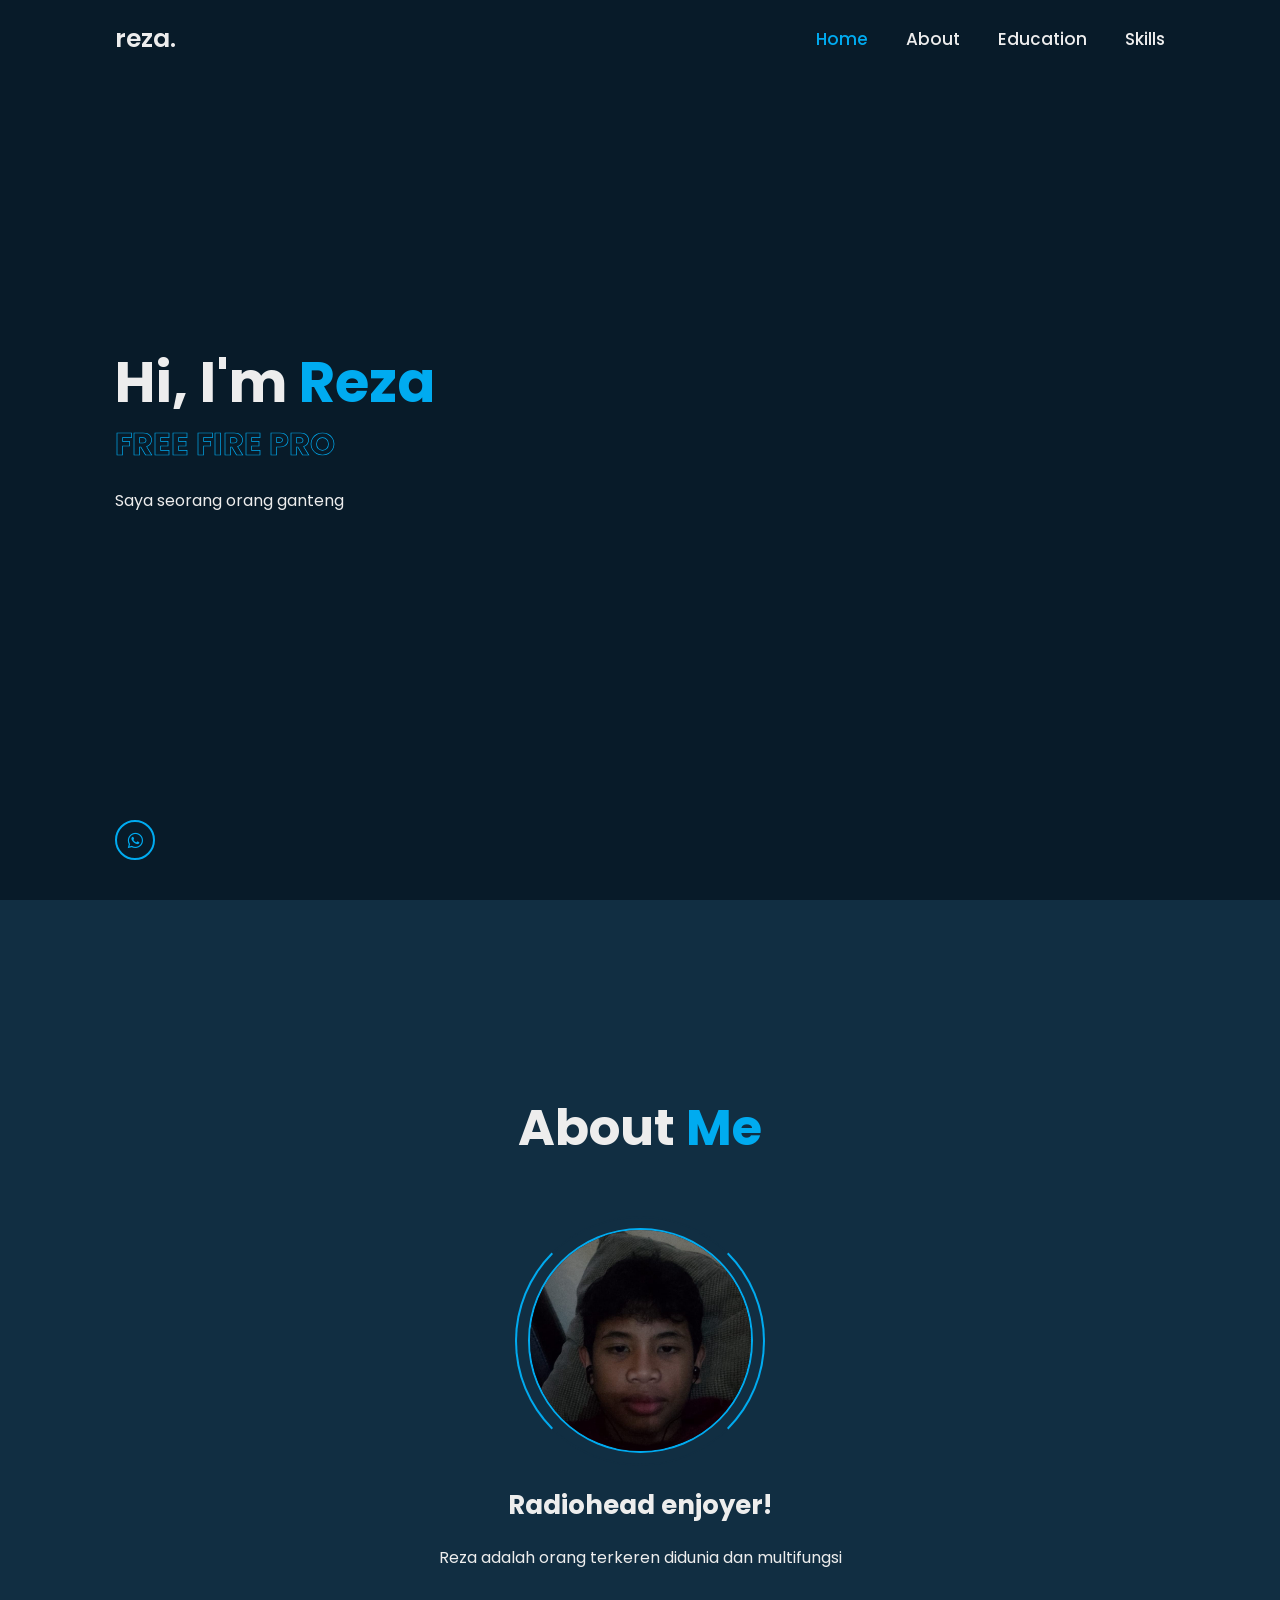
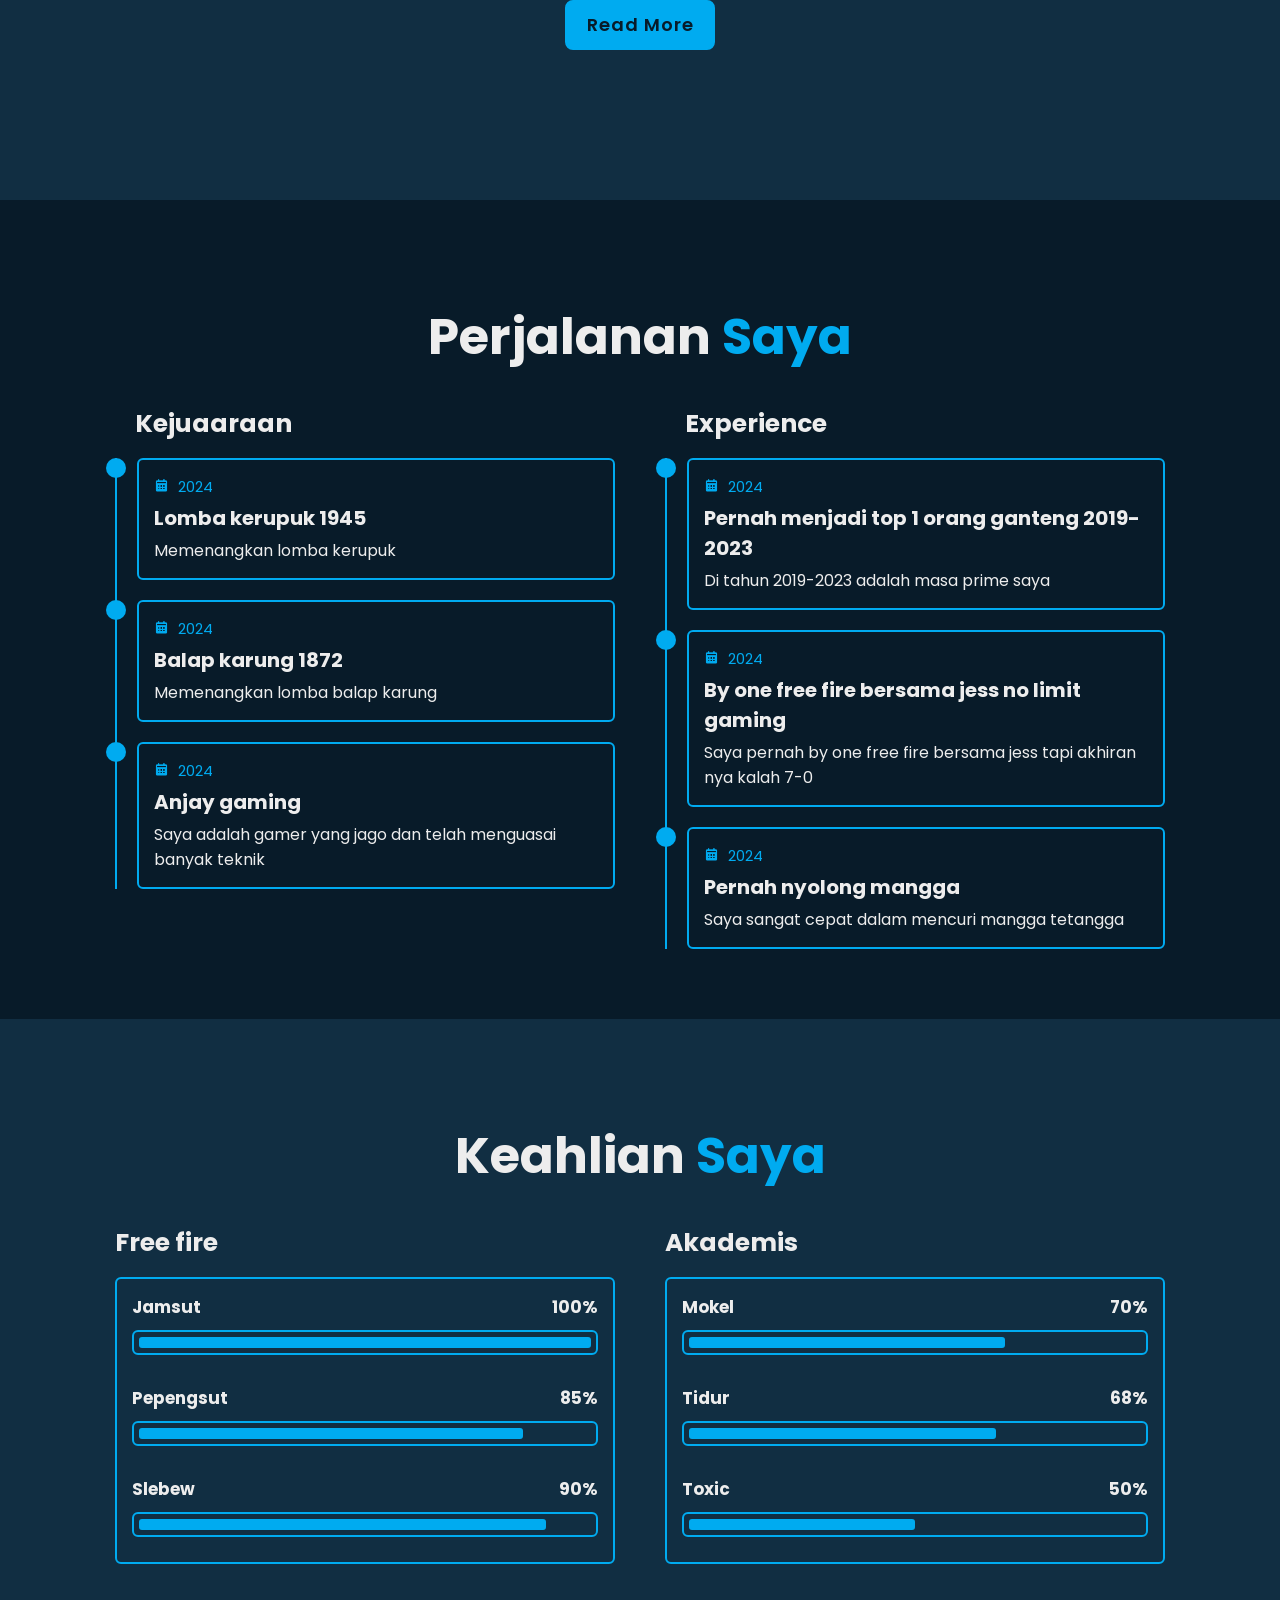
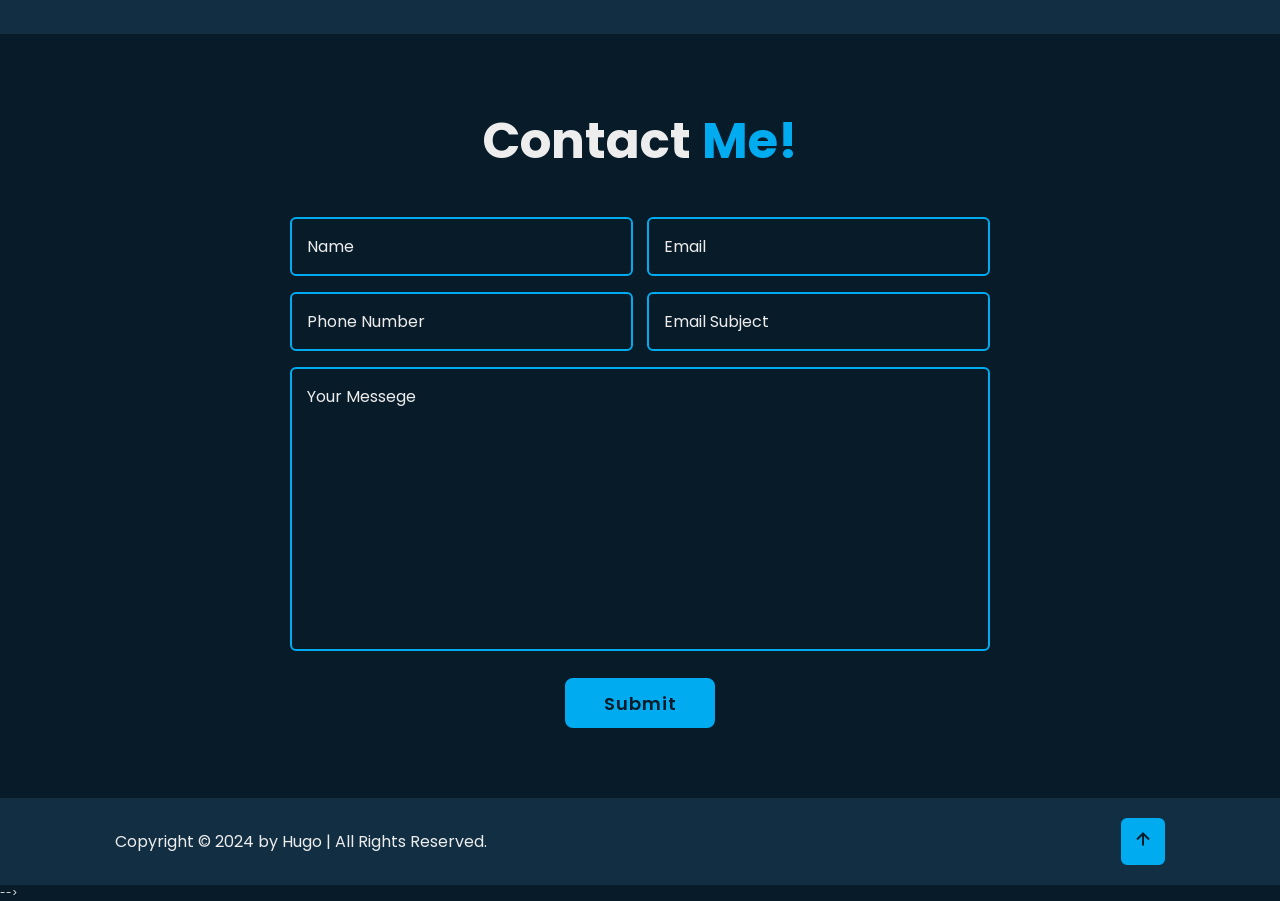
==== commit fc74884d: "Update index.html" ====
--- a/index.html
+++ b/index.html
@@ -51,7 +51,7 @@
            <!-- <div class="home-imgHover"></div> -->
      </section>
     <!-- about section design -->
-<!--     <section class="about" id="about">
+    <section class="about" id="about">
         <h2 class="heading">About <span>Me</span></h2>
 
         <div class="about-img">
@@ -62,9 +62,9 @@
             <h3>Radiohead enjoyer!</h3>
             <p>Reza adalah orang terkeren didunia dan multifungsi</p>
                  
-                 <!-- <div class="btn-box btns">
+                  <div class="btn-box btns">
                     <a href="" class="btn">Read More</a>
-                 </div> -->
+                 </div>
 
         </div>
     </section>
--- a/style.css
+++ b/style.css
@@ -98,7 +98,7 @@
     display: flex;
     align-items: center;
     padding: 0 9%;
-    background: url('home.jpg') no-repeat;
+    background: url('home.png') no-repeat;
     background-size: cover;
     background-position: center;
 }
